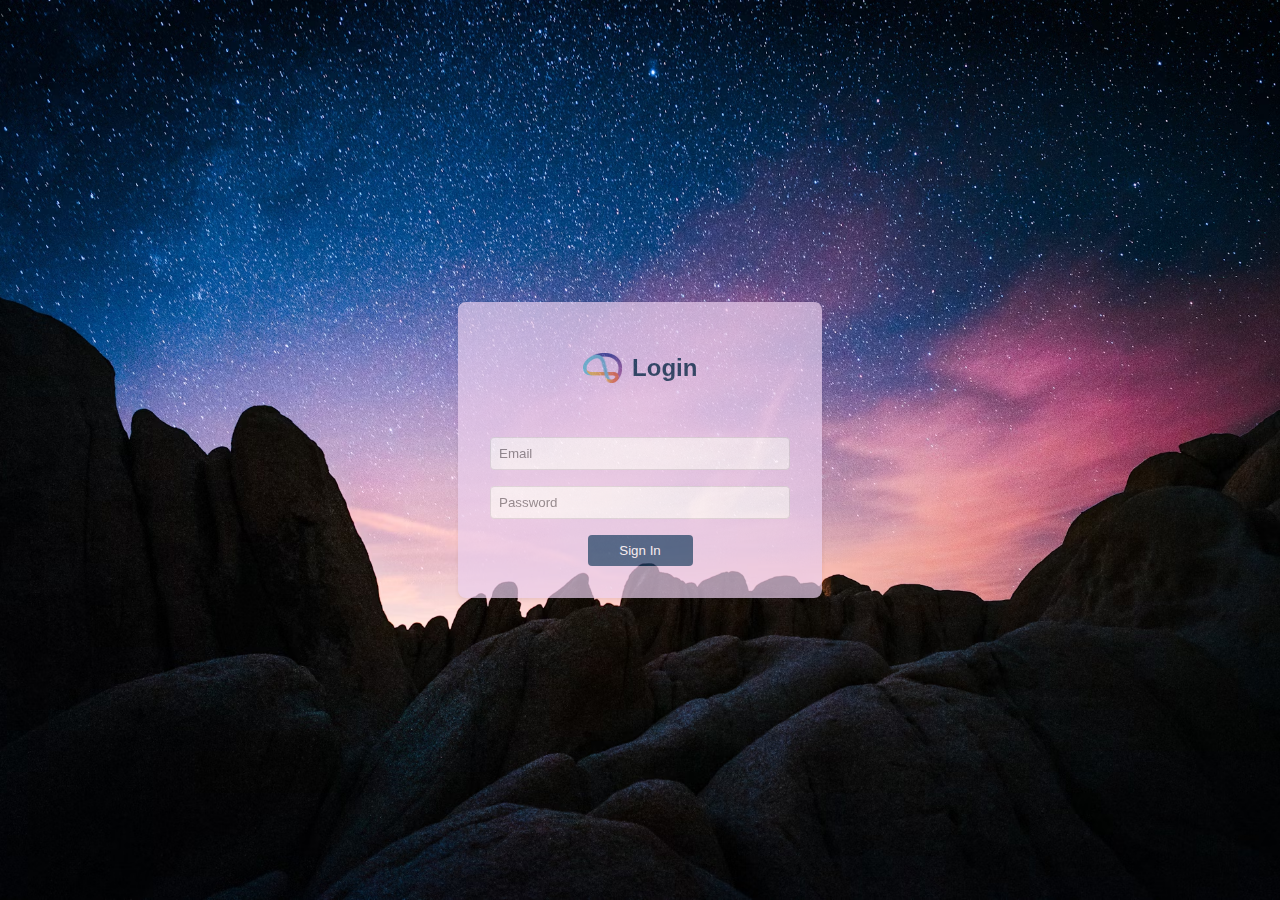
==== index.html @ ad59001f "updated javascript paths and form function" ====
<!DOCTYPE html>
<html lang="en">
<head>
    <meta charset="UTF-8">
    <meta name="viewport" content="width=device-width, initial-scale=1.0">
    <title>Login</title>
    <link rel="stylesheet" href="app.css">
</head>
<body>
    <div class="login-container">
        <form class="login-form" id="loginForm">
            <div class="login-header">
                <img src="img/logo.png" alt="Logo" class="login-logo">
                <h2>Login</h2>
            </div>
            <input type="email" name="email" id="email" placeholder="Email" required>
            <input type="password" name="password" id="password" placeholder="Password" required>
            <button type="submit">Sign In</button>
        </form>
    </div>
    <script src="login.js"></script>
</body>
</html>
---- app.css ----
body {
    margin: 0;
    height: 100vh;
    display: flex;
    justify-content: center;
    align-items: center;
    background-color: #f5f5f5;
    font-family: Arial, sans-serif;
    background-image: url(img/wp.avif);
    background-position: center;
    background-size: cover;
}

.login-container {
    background-color: #ebd0ee;
    padding: 2rem;
    border-radius: 8px;
    box-shadow: 0 2px 4px rgba(0, 0, 0, 0.1);
    opacity: 0.7;
}

.login-form {
    display: flex;
    flex-direction: column;
    gap: 1rem;
    min-width: 300px;
    color: #023047;
    text-align: center;
    font-family: Arial, Helvetica, sans-serif;
}

input {
    padding: 0.5rem;
    border: 1px solid #ddd;
    border-radius: 4px;
}

button {
    padding: 0.5rem;
    background-color: #1e446c;
    color: white;
    border: none;
    border-radius: 4px;
    cursor: pointer;
    width: 35%;
    margin: 0 auto;
}

button:hover {
    background-color: #0056b3;
}

.login-header {
    display: flex;
    align-items: center;
    justify-content: center;
    gap: 10px;
    margin-bottom: 20px;
}

.login-logo {
    height: 30px;
    width: auto;
}
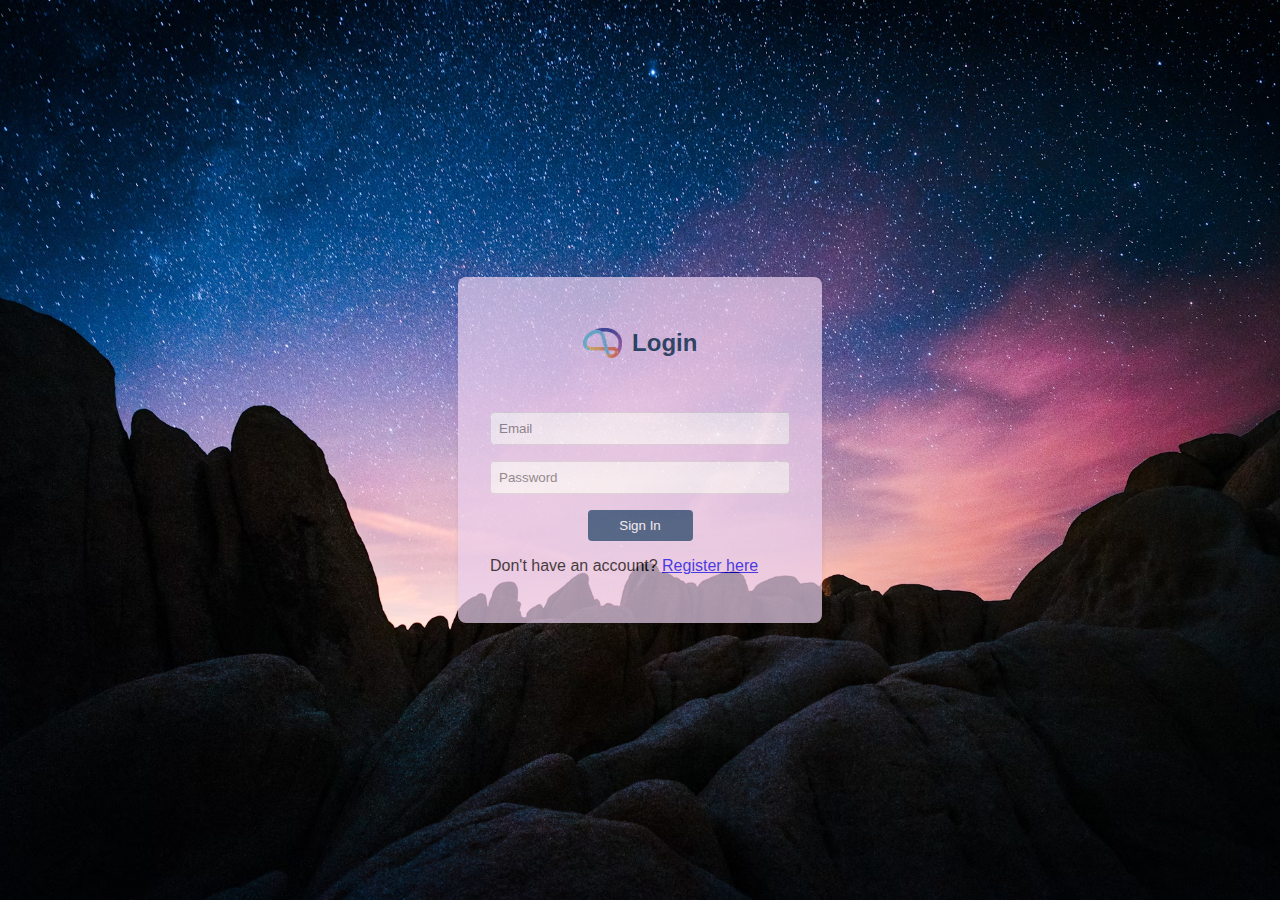
==== commit 5aed3ad5: "finalize updates to worker and login js" ====
--- a/index.html
+++ b/index.html
@@ -15,8 +15,11 @@
             </div>
             <input type="email" name="email" id="email" placeholder="Email" required>
             <input type="password" name="password" id="password" placeholder="Password" required>
-            <button type="submit">Sign In</button>
+            <button type="button" onclick="loginSubmit()">Sign In</button>
         </form>
+        <div class="register-link">
+            <p>Don't have an account? <a href="registration.html">Register here</a></p>
+        </div>
     </div>
     <script src="login.js"></script>
 </body>
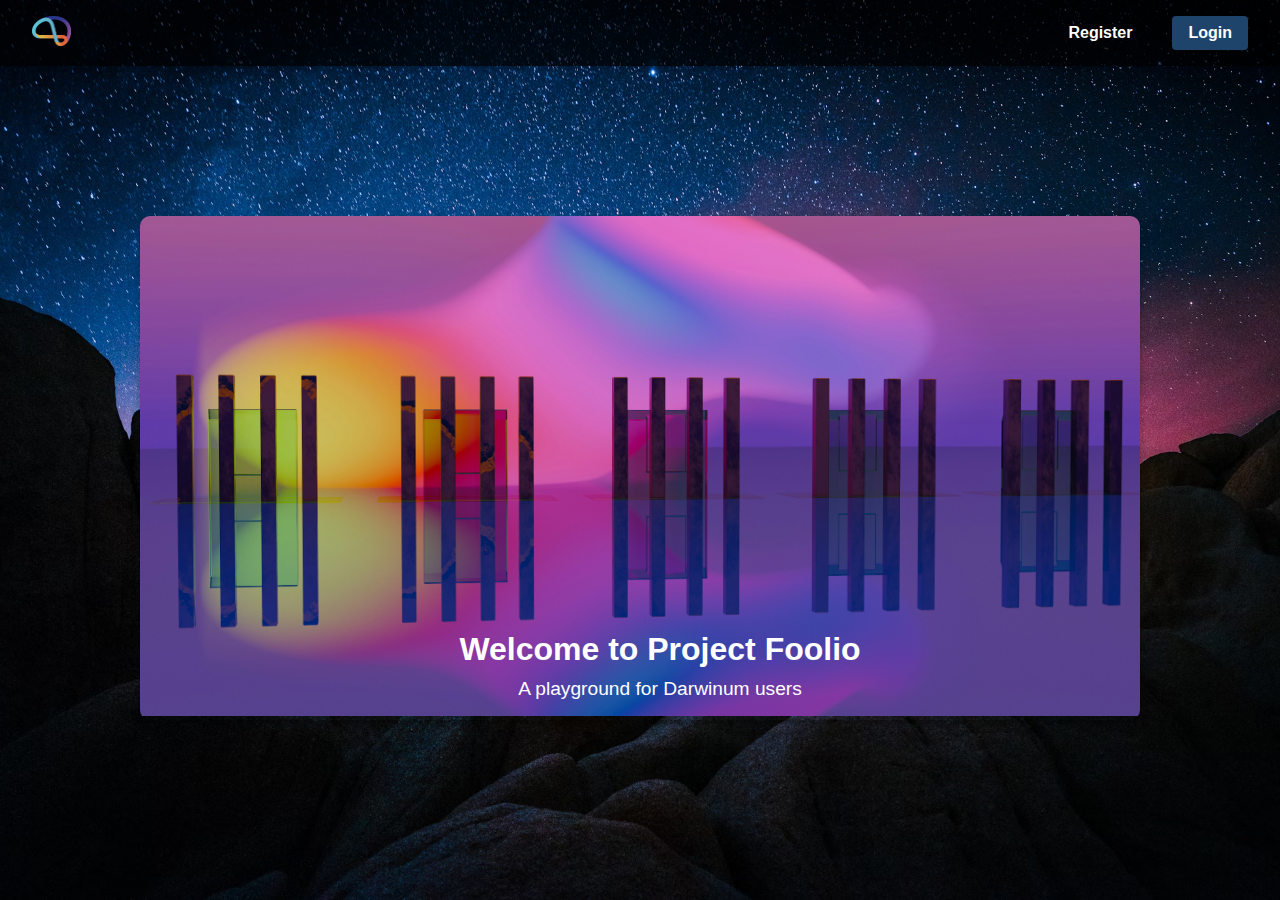
==== commit fdc46388: "New branch and files" ====
--- a/index.html
+++ b/index.html
@@ -1,26 +1,102 @@
+
 <!DOCTYPE html>
 <html lang="en">
 <head>
     <meta charset="UTF-8">
     <meta name="viewport" content="width=device-width, initial-scale=1.0">
-    <title>Login</title>
-    <link rel="stylesheet" href="app.css">
+    <title>Project Foolio</title>
+    <link rel="stylesheet" href="styles/landing.css" type="text/css">
 </head>
 <body>
-    <div class="login-container">
-        <form class="login-form" id="loginForm">
-            <div class="login-header">
-                <img src="img/logo.png" alt="Logo" class="login-logo">
-                <h2>Login</h2>
+    <nav class="navbar">
+        <div class="logo-container">
+            <img src="img/logo.png" alt="Logo" class="logo">
+        </div>
+        <div class="nav-links">
+            <a href="registration.html">Register</a>
+            <a href="login.html" class="login-btn">Login</a>
+        </div>
+    </nav>
+
+    <div class="hero-slideshow">
+        <div class="slide fade">
+            <img src="img/slide1.jpg" alt="Slide 1">
+            <div class="slide-text">
+                <h1>Welcome to Project Foolio</h1>
+                <p>A playground for Darwinum users</p>
             </div>
-            <input type="email" name="email" id="email" placeholder="Email" required>
-            <input type="password" name="password" id="password" placeholder="Password" required>
-            <button type="button" onclick="loginSubmit()">Sign In</button>
-        </form>
-        <div class="register-link">
-            <p>Don't have an account? <a href="registration.html">Register here</a></p>
+        </div>
+        <div class="slide fade">
+            <img src="img/slide2.jpg" alt="Slide 2">
+            <div class="slide-text">
+                <h1>Innovative Solutions</h1>
+                <p>Build decision strategies</p>
+            </div>
+        </div>
+        <div class="slide fade">
+            <img src="img/slide3.avif" alt="Slide 3">
+            <div class="slide-text">
+                <h1>Join Us Today</h1>
+                <p>Build your journey</p>
+            </div>
         </div>
     </div>
-    <script src="login.js"></script>
+
+    <script>
+        let slideIndex = 0;
+        showSlides();
+
+        function showSlides() {
+            let slides = document.getElementsByClassName("slide");
+            
+            for (let i = 0; i < slides.length; i++) {
+                slides[i].style.display = "none";
+            }
+            
+            slideIndex++;
+            if (slideIndex > slides.length) {slideIndex = 1}
+            slides[slideIndex-1].style.display = "block";
+            
+            setTimeout(showSlides, 5000);
+        }
+    </script>
+<!-- Code injected by live-server -->
+<script>
+	// <![CDATA[  <-- For SVG support
+	if ('WebSocket' in window) {
+		(function () {
+			function refreshCSS() {
+				var sheets = [].slice.call(document.getElementsByTagName("link"));
+				var head = document.getElementsByTagName("head")[0];
+				for (var i = 0; i < sheets.length; ++i) {
+					var elem = sheets[i];
+					var parent = elem.parentElement || head;
+					parent.removeChild(elem);
+					var rel = elem.rel;
+					if (elem.href && typeof rel != "string" || rel.length == 0 || rel.toLowerCase() == "stylesheet") {
+						var url = elem.href.replace(/(&|\?)_cacheOverride=\d+/, '');
+						elem.href = url + (url.indexOf('?') >= 0 ? '&' : '?') + '_cacheOverride=' + (new Date().valueOf());
+					}
+					parent.appendChild(elem);
+				}
+			}
+			var protocol = window.location.protocol === 'http:' ? 'ws://' : 'wss://';
+			var address = protocol + window.location.host + window.location.pathname + '/ws';
+			var socket = new WebSocket(address);
+			socket.onmessage = function (msg) {
+				if (msg.data == 'reload') window.location.reload();
+				else if (msg.data == 'refreshcss') refreshCSS();
+			};
+			if (sessionStorage && !sessionStorage.getItem('IsThisFirstTime_Log_From_LiveServer')) {
+				console.log('Live reload enabled.');
+				sessionStorage.setItem('IsThisFirstTime_Log_From_LiveServer', true);
+			}
+		})();
+	}
+	else {
+		console.error('Upgrade your browser. This Browser is NOT supported WebSocket for Live-Reloading.');
+	}
+	// ]]>
+</script>
 </body>
-</html>
+</html> --- a/styles/landing.css
+++ b/styles/landing.css
@@ -0,0 +1,124 @@
+body {
+    margin: 0;
+    min-height: 100vh;
+    font-family: Arial, sans-serif;
+    background-image: url(../img/wp.avif);
+    background-position: center;
+    background-size: cover;
+}
+
+.navbar {
+    background-color: rgba(0, 0, 0, 0.7);
+    padding: 1rem 2rem;
+    display: flex;
+    justify-content: space-between;
+    align-items: center;
+    box-shadow: 0 2px 4px rgba(0, 0, 0, 0.2);
+}
+
+.logo {
+    height: 30px;
+    width: auto;
+}
+
+.nav-links {
+    display: flex;
+    gap: 1.5rem;
+    align-items: center;
+}
+
+.nav-links a {
+    color: white;
+    text-decoration: none;
+    font-weight: bold;
+    padding: 0.5rem 1rem;
+    border-radius: 4px;
+    transition: all 0.3s;
+}
+
+.nav-links a:hover {
+    background-color: rgba(255, 255, 255, 0.1);
+    color: #ebd0ee;
+}
+
+.nav-links .login-btn {
+    background-color: #1e446c;
+    color: white;
+}
+
+.nav-links .login-btn:hover {
+    background-color: #0056b3;
+}
+
+.hero-slideshow {
+    position: relative;
+    max-width: 1000px;
+    margin: 150px auto;
+    overflow: hidden;
+    border-radius: 10px;
+    box-shadow: 0 4px 8px rgba(0, 0, 0, 0.3);
+}
+
+.slide {
+    display: none;
+    position: relative;
+}
+
+.slide img {
+    width: 100%;
+    height: 500px;
+    object-fit: cover;
+}
+
+.slide-text {
+    position: absolute;
+    bottom: 0;
+    width: 100%;
+    padding: 20px;
+    /*background: rgba(0, 0, 0, 0.7);*/
+    color: white;
+    text-align: center;
+}
+
+.slide-text h1 {
+    margin: 0;
+    font-size: 2em;
+}
+
+.slide-text p {
+    margin: 10px 0 0;
+    font-size: 1.2em;
+}
+
+/* Navigation dots */
+.dots {
+    text-align: center;
+    padding: 10px;
+    background: rgba(0, 0, 0, 0.7);
+}
+
+.dot {
+    height: 12px;
+    width: 12px;
+    margin: 0 5px;
+    background-color: #bbb;
+    border-radius: 50%;
+    display: inline-block;
+    cursor: pointer;
+    transition: background-color 0.3s;
+}
+
+.dot.active, .dot:hover {
+    background-color: #ebd0ee;
+}
+
+/* Animation */
+.fade {
+    animation-name: fade;
+    animation-duration: 1.5s;
+}
+
+@keyframes fade {
+    from {opacity: .4} 
+    to {opacity: 1}
+} 